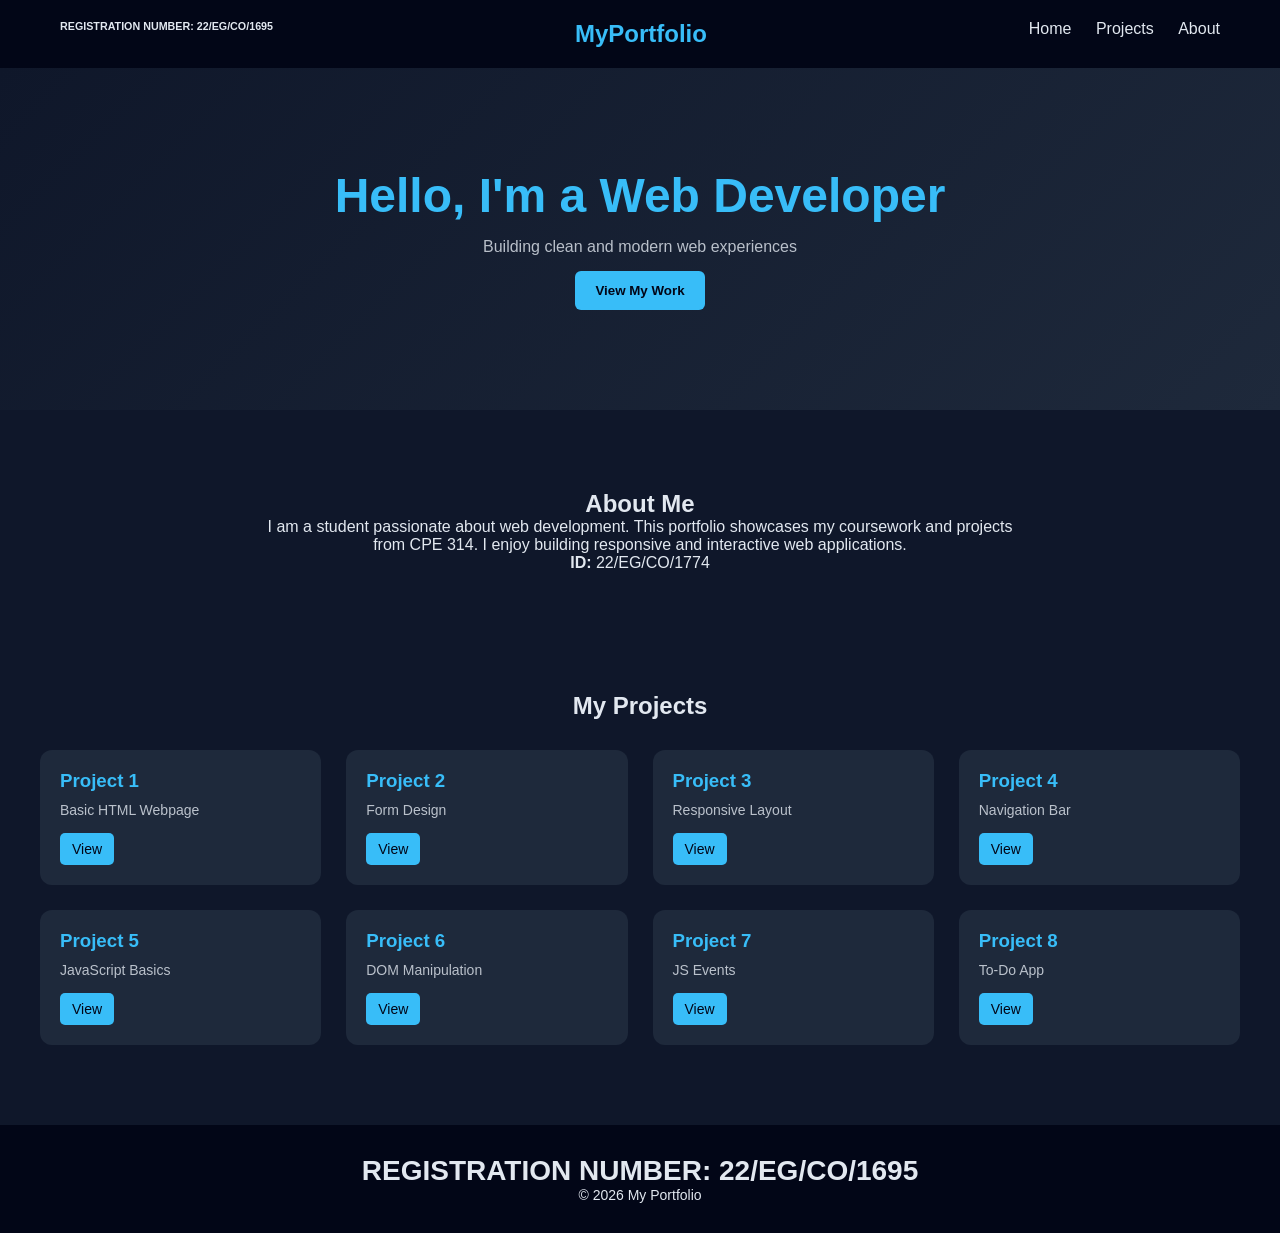
==== index.html @ 574ae503 "added index.html for connecting the files" ====
<!DOCTYPE html>
<html lang="en">
<head>
<meta charset="UTF-8">
<meta name="viewport" content="width=device-width, initial-scale=1.0">
<title>My Portfolio</title>

<style>
* {
    margin: 0;
    padding: 0;
    box-sizing: border-box;
    font-family: "Poppins", sans-serif;
}

body {
    background: #0f172a;
    color: #e2e8f0;
}

/* NAVBAR */
nav {
    display: flex;
    justify-content: space-between;
    padding: 20px 60px;
    background: #020617;
}

nav h2 {
    color: #38bdf8;
}

nav a {
    color: #e2e8f0;
    text-decoration: none;
    margin-left: 20px;
}

/* HERO */
.hero {
    text-align: center;
    padding: 100px 20px;
    background: linear-gradient(135deg, #0f172a, #1e293b);
}

.hero h1 {
    font-size: 3rem;
    color: #38bdf8;
}

.hero p {
    margin: 15px 0;
    opacity: 0.8;
}

.hero button {
    padding: 12px 20px;
    border: none;
    background: #38bdf8;
    color: #020617;
    font-weight: bold;
    border-radius: 6px;
    cursor: pointer;
}

/* ABOUT */
.about {
    max-width: 800px;
    margin: 60px auto;
    text-align: center;
    padding: 20px;
}

/* PROJECTS */
.projects {
    padding: 40px;
}

.projects h2 {
    text-align: center;
    margin-bottom: 30px;
}

.grid {
    display: grid;
    grid-template-columns: repeat(auto-fit, minmax(250px, 1fr));
    gap: 25px;
}

.card {
    background: #1e293b;
    padding: 20px;
    border-radius: 12px;
    transition: 0.3s;
}

.card:hover {
    transform: translateY(-10px);
    background: #334155;
}

.card h3 {
    margin-bottom: 10px;
    color: #38bdf8;
}

.card p {
    font-size: 14px;
    opacity: 0.8;
}

.card a {
    display: inline-block;
    margin-top: 15px;
    padding: 8px 12px;
    background: #38bdf8;
    color: #020617;
    text-decoration: none;
    border-radius: 5px;
    font-size: 14px;
}

/* FOOTER */
footer {
    text-align: center;
    padding: 30px;
    background: #020617;
    margin-top: 40px;
    font-size: 14px;
}
</style>
</head>

<body>

<!-- NAVBAR -->
<nav>
    <h6>REGISTRATION NUMBER: 22/EG/CO/1695</h6>
    <h2>MyPortfolio</h2>
    <div>
        <a href="#">Home</a>
        <a href="#projects">Projects</a>
        <a href="#about">About</a>
    </div>
</nav>

<!-- HERO -->
<section class="hero">
    <h1>Hello, I'm a Web Developer</h1>
    <p>Building clean and modern web experiences</p>
    <button onclick="document.getElementById('projects').scrollIntoView()">View My Work</button>
</section>

<!-- ABOUT -->
<section class="about" id="about">
    <h2>About Me</h2>
    <p>
        I am a student passionate about web development. This portfolio showcases my coursework
        and projects from CPE 314. I enjoy building responsive and interactive web applications.
    </p>
    <p><strong>ID:</strong> 22/EG/CO/1774</p>
</section>

<!-- PROJECTS -->
<section class="projects" id="projects">
    <h2>My Projects</h2>

    <div class="grid">

        <div class="card">
            <h3>Project 1</h3>
            <p>Basic HTML Webpage</p>
            <a href="lab1.html">View</a>
        </div>

        <div class="card">
            <h3>Project 2</h3>
            <p>Form Design</p>
            <a href="lab2.html">View</a>
        </div>

        <div class="card">
            <h3>Project 3</h3>
            <p>Responsive Layout</p>
            <a href="lab3.html">View</a>
        </div>

        <div class="card">
            <h3>Project 4</h3>
            <p>Navigation Bar</p>
            <a href="lab4.html">View</a>
        </div>

        <div class="card">
            <h3>Project 5</h3>
            <p>JavaScript Basics</p>
            <a href="lab5.html">View</a>
        </div>

        <div class="card">
            <h3>Project 6</h3>
            <p>DOM Manipulation</p>
            <a href="lab6.html">View</a>
        </div>

        <div class="card">
            <h3>Project 7</h3>
            <p>JS Events</p>
            <a href="lab7.html">View</a>
        </div>

        <div class="card">
            <h3>Project 8</h3>
            <p>To-Do App</p>
            <a href="todo.html">View</a>
        </div>

    </div>
</section>

<!-- FOOTER -->
<footer>
    <h1>REGISTRATION NUMBER: 22/EG/CO/1695</h1>
    <p>© 2026 My Portfolio</p>
</footer>

</body>
</html>
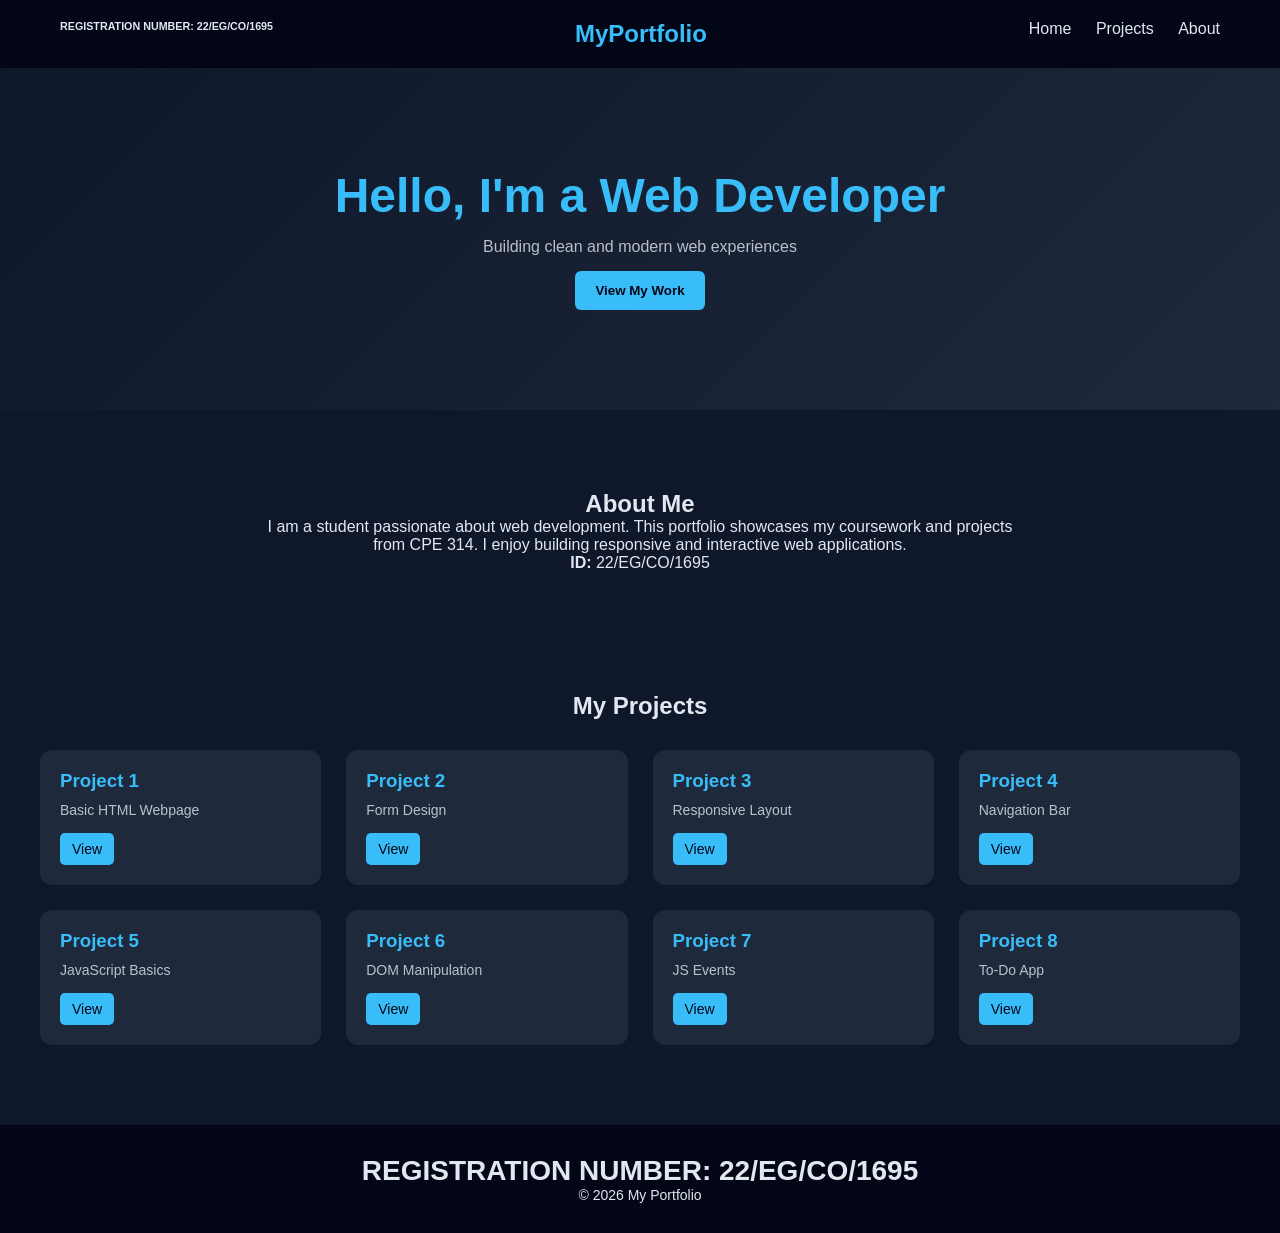
==== commit 81cd7f94: "corrected mistake in my reg_number" ====
--- a/index.html
+++ b/index.html
@@ -158,7 +158,7 @@
         I am a student passionate about web development. This portfolio showcases my coursework
         and projects from CPE 314. I enjoy building responsive and interactive web applications.
     </p>
-    <p><strong>ID:</strong> 22/EG/CO/1774</p>
+    <p><strong>ID:</strong> 22/EG/CO/1695</p>
 </section>
 
 <!-- PROJECTS -->
